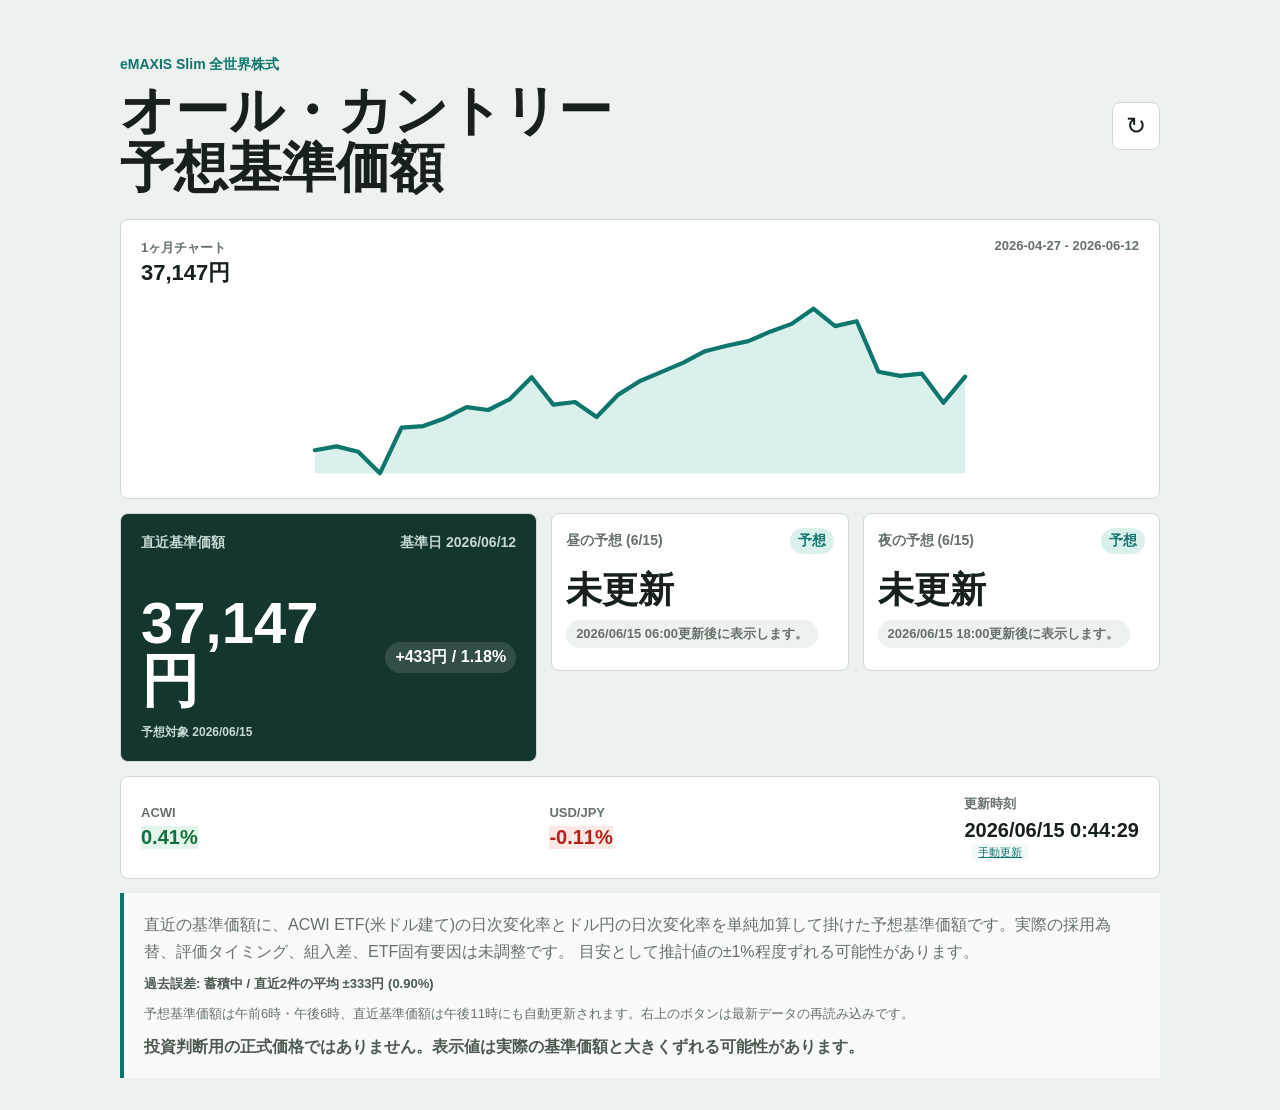
==== index.html @ 761ed269 "Track forecast accuracy history" ====
<!doctype html>
<html lang="ja">
  <head>
    <meta charset="utf-8" />
    <meta name="viewport" content="width=device-width, initial-scale=1" />
    <meta name="theme-color" content="#0f766e" />
    <title>eMAXIS Slim オルカン 予想基準価額</title>
    <link rel="icon" href="icon.svg" type="image/svg+xml" />
    <link rel="apple-touch-icon" href="icon.svg" />
    <link rel="manifest" href="site.webmanifest" />
    <link rel="stylesheet" href="styles.css?v=20260615-target-date" />
  </head>
  <body>
    <main class="shell">
      <section class="summary">
        <div>
          <p class="eyebrow">eMAXIS Slim 全世界株式</p>
          <h1>オール・カントリー<br>予想基準価額</h1>
        </div>
        <button
          id="refresh"
          class="icon-button"
          type="button"
          aria-label="最新データを再読み込み"
          title="最新データを再読み込み"
        >
          <span aria-hidden="true">↻</span>
        </button>
      </section>

      <section class="chart-panel" aria-label="1ヶ月チャート">
        <div class="chart-head">
          <div>
            <span>1ヶ月チャート</span>
            <strong id="chart-latest">--</strong>
          </div>
          <span id="chart-range">--</span>
        </div>
        <svg class="chart" viewBox="0 0 640 180" role="img" aria-label="直近1ヶ月の基準価額チャート">
          <path id="chart-area" class="chart-area" d=""></path>
          <path id="chart-line" class="chart-line" d=""></path>
        </svg>
      </section>

      <section class="grid">
        <article class="panel main-panel">
          <div class="panel-head">
            <span>直近基準価額</span>
            <span id="nav-date">--</span>
          </div>
          <div class="nav-row">
            <strong id="latest-nav">--</strong>
            <span id="actual-change" class="change">--</span>
          </div>
          <span id="forecast-target-date" class="target-date">予想対象 --</span>
        </article>

        <article class="panel forecast" data-slot="06:00">
          <div class="panel-head">
            <span id="forecast-6-label">昼の予想 (6:00〜18:00)</span>
            <span class="badge">予想</span>
          </div>
          <strong id="forecast-6">--</strong>
          <span id="change-6" class="change">--</span>
          <span id="time-6" class="forecast-time">--</span>
        </article>

        <article class="panel forecast" data-slot="18:00">
          <div class="panel-head">
            <span id="forecast-18-label">夜の予想 (18:00〜23:00)</span>
            <span class="badge">予想</span>
          </div>
          <strong id="forecast-18">--</strong>
          <span id="change-18" class="change">--</span>
          <span id="time-18" class="forecast-time">--</span>
        </article>
      </section>

      <section class="market-strip" aria-label="推計材料">
        <div>
          <span>ACWI</span>
          <strong id="acwi-return">--</strong>
        </div>
        <div>
          <span>USD/JPY</span>
          <strong id="fx-return">--</strong>
        </div>
        <div>
          <span>更新時刻</span>
          <strong id="as-of">--</strong>
          <a
            id="trigger-workflow"
            class="trigger-button"
            href="https://github.com/yuli1y/emaxis-slim-forecast/actions/workflows/update-snapshot.yml"
            target="_blank"
            rel="noopener"
          >手動更新</a>
        </div>
      </section>

      <section class="note">
        <p id="method">データ取得中です。</p>
        <p id="accuracy-summary" class="accuracy-summary">過去誤差を蓄積中です。</p>
        <p class="schedule">予想基準価額は午前6時・午後6時、直近基準価額は午後11時にも自動更新されます。右上のボタンは最新データの再読み込みです。</p>
        <p class="risk">投資判断用の正式価格ではありません。表示値は実際の基準価額と大きくずれる可能性があります。</p>
      </section>

      <p id="error" class="error" hidden></p>
    </main>

    <script src="app.js?v=20260615-accuracy-history"></script>
  </body>
</html>
---- styles.css ----
:root {
  color-scheme: light;
  --bg: #eef2ef;
  --ink: #17201b;
  --muted: #65716a;
  --line: #cfd8d2;
  --panel: #ffffff;
  --accent: #0f766e;
  --accent-soft: #d9f0ec;
  --loss: #b42318;
  --gain: #12703d;
  font-family: -apple-system, BlinkMacSystemFont, "Segoe UI", sans-serif;
}

* {
  box-sizing: border-box;
}

body {
  margin: 0;
  min-height: 100vh;
  background: var(--bg);
  color: var(--ink);
}

.shell {
  width: min(1040px, calc(100vw - 32px));
  margin: 0 auto;
  padding: 32px 0;
}

.summary {
  display: flex;
  align-items: center;
  justify-content: space-between;
  gap: 16px;
  padding: 24px 0;
}

.eyebrow {
  margin: 0 0 8px;
  color: var(--accent);
  font-size: 14px;
  font-weight: 700;
}

h1 {
  margin: 0;
  font-size: clamp(28px, 5vw, 54px);
  line-height: 1.05;
  letter-spacing: 0;
}

.icon-button {
  width: 48px;
  height: 48px;
  border: 1px solid var(--line);
  border-radius: 8px;
  background: var(--panel);
  color: var(--ink);
  font-size: 24px;
  cursor: pointer;
}

.chart-panel {
  margin-bottom: 14px;
  padding: 18px 20px 12px;
  border: 1px solid var(--line);
  border-radius: 8px;
  background: var(--panel);
}

.chart-head {
  display: flex;
  align-items: flex-start;
  justify-content: space-between;
  gap: 12px;
}

.chart-head span {
  color: var(--muted);
  font-size: 13px;
  font-weight: 700;
}

.chart-head strong {
  display: block;
  margin-top: 4px;
  font-size: 22px;
  line-height: 1.1;
}

.chart {
  display: block;
  width: 100%;
  height: 190px;
  margin-top: 10px;
  overflow: visible;
}

.chart-area {
  fill: var(--accent-soft);
}

.chart-line {
  fill: none;
  stroke: var(--accent);
  stroke-linecap: round;
  stroke-linejoin: round;
  stroke-width: 4;
}

.grid {
  display: grid;
  align-items: start;
  grid-template-columns: 1.15fr 0.82fr 0.82fr;
  gap: 14px;
}

.panel {
  min-height: 188px;
  padding: 20px;
  border: 1px solid var(--line);
  border-radius: 8px;
  background: var(--panel);
}

.main-panel {
  background: #15352f;
  color: #fff;
}

.panel-head,
.nav-row,
.market-strip {
  display: flex;
  align-items: center;
  justify-content: space-between;
  gap: 12px;
}

.panel-head {
  color: var(--muted);
  font-size: 14px;
  font-weight: 700;
}

.main-panel .panel-head {
  color: #c5d9d3;
}

.nav-row {
  margin-top: 42px;
}

.panel strong {
  display: block;
  margin-top: 36px;
  font-size: clamp(34px, 7vw, 58px);
  line-height: 1;
  letter-spacing: 0;
}

.main-panel strong {
  margin: 0;
}

.change {
  display: inline-flex;
  align-items: center;
  min-height: 30px;
  margin-top: 12px;
  padding: 5px 10px;
  border-radius: 999px;
  background: #eef2ef;
  color: var(--muted);
  font-weight: 800;
  white-space: nowrap;
}

.main-panel .change {
  background: rgba(255, 255, 255, 0.12);
  color: #fff;
}

.target-date {
  display: block;
  margin-top: 14px;
  color: #c5d9d3;
  font-size: 12px;
  font-weight: 700;
}

.gain {
  color: var(--gain);
  background: #e4f5eb;
}

.loss {
  color: var(--loss);
  background: #fde8e5;
}

.badge {
  padding: 4px 8px;
  border-radius: 999px;
  background: var(--accent-soft);
  color: var(--accent);
}

.forecast.active {
  border-color: var(--accent);
  box-shadow: inset 0 0 0 2px var(--accent);
}

.forecast {
  min-height: 128px;
  padding: 14px;
}

.forecast strong {
  margin-top: 18px;
  font-size: clamp(26px, 3.5vw, 36px);
}

.forecast .change {
  min-height: 28px;
  font-size: 13px;
}



.market-strip {
  margin-top: 14px;
  padding: 18px 20px;
  border: 1px solid var(--line);
  border-radius: 8px;
  background: var(--panel);
}

.market-strip div {
  min-width: 0;
}

.market-strip span {
  display: block;
  color: var(--muted);
  font-size: 13px;
  font-weight: 700;
}

.market-strip strong {
  display: block;
  margin-top: 6px;
  font-size: 20px;
}

.note {
  margin-top: 14px;
  padding: 18px 20px;
  border-left: 4px solid var(--accent);
  background: rgba(255, 255, 255, 0.66);
}

.note p {
  margin: 0;
  color: var(--muted);
  line-height: 1.7;
}

.note .risk {
  margin-top: 8px;
  color: #4d5a52;
  font-weight: 700;
}

.note .schedule {
  margin-top: 8px;
  font-size: 13px;
}

.note .accuracy-summary {
  margin-top: 8px;
  color: #4d5a52;
  font-size: 13px;
  font-weight: 700;
}

.error {
  padding: 14px 16px;
  border-radius: 8px;
  background: #fde8e5;
  color: var(--loss);
  font-weight: 700;
}

@media (max-width: 820px) {
  .shell {
    width: min(100vw - 20px, 620px);
    padding: 10px 0;
  }

  .summary {
    align-items: flex-start;
    gap: 10px;
    padding: 10px 0 8px;
  }

  .eyebrow {
    margin-bottom: 4px;
    font-size: 13px;
  }

  h1 {
    font-size: 34px;
    line-height: 1.02;
  }

  .icon-button {
    width: 44px;
    height: 44px;
    font-size: 22px;
  }

  .grid,
  .market-strip {
    grid-template-columns: 1fr;
    display: grid;
    gap: 8px;
  }

  .chart-panel {
    margin-bottom: 8px;
    padding: 12px 14px 8px;
  }

  .chart-head strong {
    font-size: 20px;
  }

  .chart-head span {
    font-size: 12px;
  }

  .chart {
    height: 108px;
    margin-top: 6px;
  }

  .panel {
    min-height: 126px;
    padding: 14px;
  }

  .panel-head {
    font-size: 13px;
  }

  .panel strong {
    margin-top: 20px;
    font-size: 38px;
  }

  .main-panel strong {
    margin: 0;
  }

  .forecast {
    min-height: 104px;
    padding: 12px 14px;
  }

  .forecast strong {
    margin-top: 14px;
    font-size: 34px;
  }

  .forecast .change {
    min-height: 26px;
    margin-top: 8px;
    padding: 4px 10px;
  }

  .target-date {
    margin-top: 10px;
    font-size: 11px;
  }

  .nav-row {
    align-items: flex-start;
    flex-direction: column;
    gap: 8px;
    margin-top: 22px;
  }

  .change {
    min-height: 28px;
    margin-top: 8px;
    padding: 4px 10px;
  }
}

.trigger-button {
  border: none;
  color: #0f766e;
  text-decoration: underline;
  cursor: pointer;
  font-size: 11px;
  padding: 2px 6px;
  margin-left: 8px;
  border-radius: 4px;
  background-color: rgba(15, 118, 110, 0.05);
  transition: background-color 0.2s ease;
}
.trigger-button:hover {
  background-color: rgba(15, 118, 110, 0.15);
}

.forecast-time {
  display: block;
  margin-top: 8px;
  color: var(--muted);
  font-size: 11px;
  font-weight: 700;
}
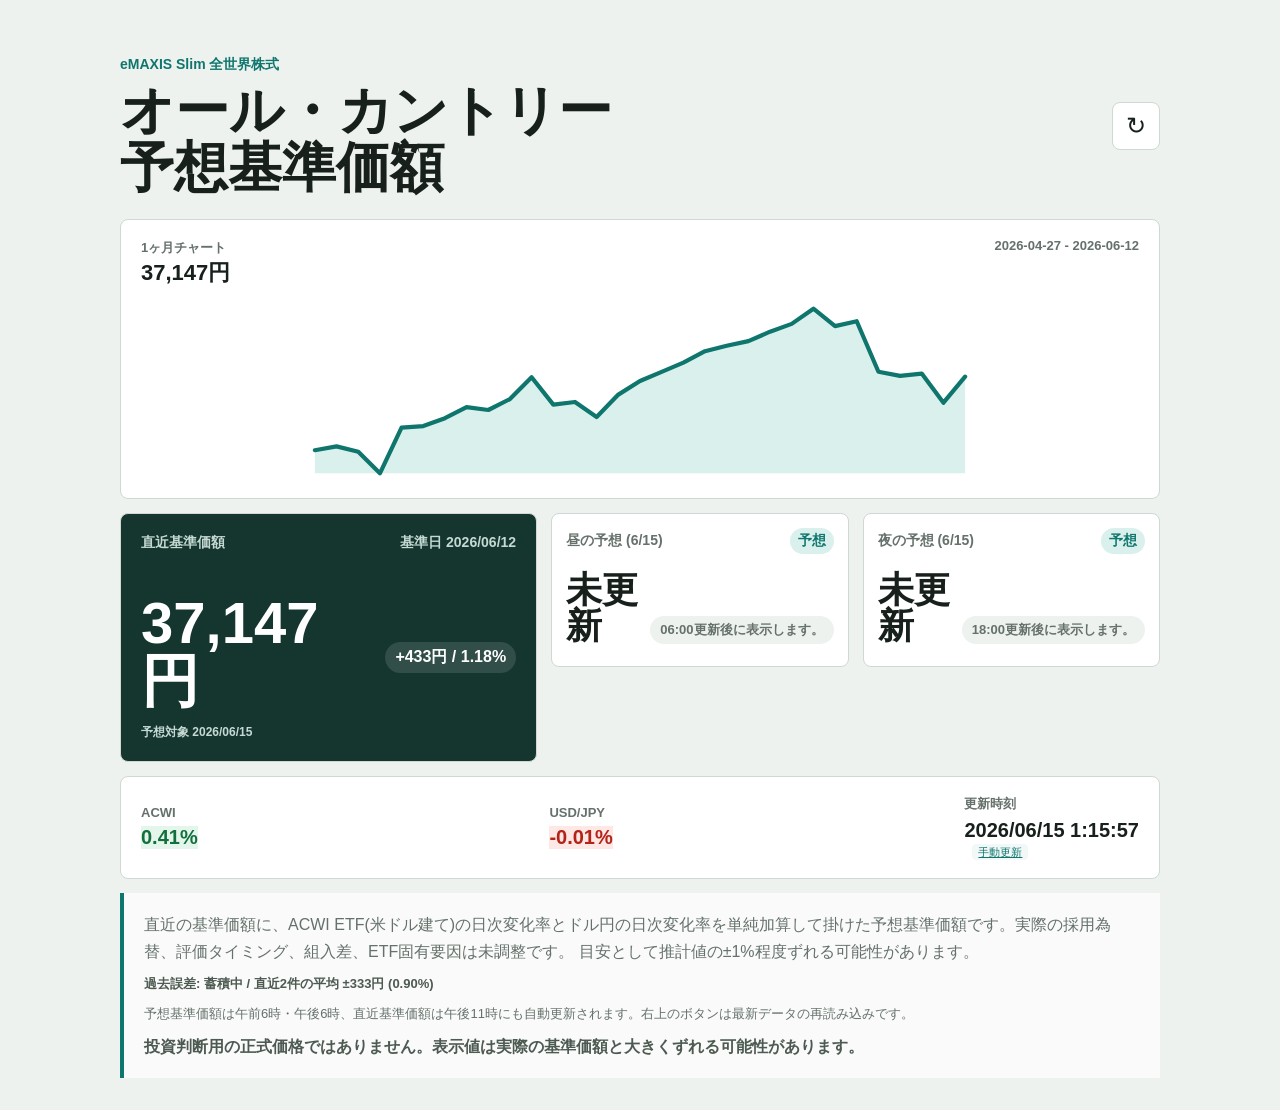
==== commit ecbdd434: "Equalize mobile forecast card heights" ====
--- a/index.html
+++ b/index.html
@@ -8,7 +8,7 @@
     <link rel="icon" href="icon.svg" type="image/svg+xml" />
     <link rel="apple-touch-icon" href="icon.svg" />
     <link rel="manifest" href="site.webmanifest" />
-    <link rel="stylesheet" href="styles.css?v=20260615-target-date" />
+    <link rel="stylesheet" href="styles.css?v=20260615-equal-forecast" />
   </head>
   <body>
     <main class="shell">
@@ -60,8 +60,10 @@
             <span id="forecast-6-label">昼の予想 (6:00〜18:00)</span>
             <span class="badge">予想</span>
           </div>
-          <strong id="forecast-6">--</strong>
-          <span id="change-6" class="change">--</span>
+          <div class="forecast-value-row">
+            <strong id="forecast-6">--</strong>
+            <span id="change-6" class="change">--</span>
+          </div>
           <span id="time-6" class="forecast-time">--</span>
         </article>
 
@@ -70,8 +72,10 @@
             <span id="forecast-18-label">夜の予想 (18:00〜23:00)</span>
             <span class="badge">予想</span>
           </div>
-          <strong id="forecast-18">--</strong>
-          <span id="change-18" class="change">--</span>
+          <div class="forecast-value-row">
+            <strong id="forecast-18">--</strong>
+            <span id="change-18" class="change">--</span>
+          </div>
           <span id="time-18" class="forecast-time">--</span>
         </article>
       </section>
@@ -108,6 +112,6 @@
       <p id="error" class="error" hidden></p>
     </main>
 
-    <script src="app.js?v=20260615-accuracy-history"></script>
+    <script src="app.js?v=20260615-equal-forecast"></script>
   </body>
 </html>
--- a/styles.css
+++ b/styles.css
@@ -214,17 +214,28 @@
 }
 
 .forecast {
+  display: grid;
+  grid-template-rows: auto 1fr auto;
   min-height: 128px;
   padding: 14px;
 }
 
+.forecast-value-row {
+  display: flex;
+  align-items: flex-end;
+  gap: 12px;
+  min-width: 0;
+  margin-top: 18px;
+}
+
 .forecast strong {
-  margin-top: 18px;
+  margin-top: 0;
   font-size: clamp(26px, 3.5vw, 36px);
 }
 
 .forecast .change {
   min-height: 28px;
+  margin-top: 0;
   font-size: 13px;
 }
 
@@ -296,69 +307,69 @@
 
 @media (max-width: 820px) {
   .shell {
-    width: min(100vw - 20px, 620px);
-    padding: 10px 0;
+    width: min(100vw - 16px, 620px);
+    padding: 6px 0;
   }
 
   .summary {
     align-items: flex-start;
-    gap: 10px;
-    padding: 10px 0 8px;
+    gap: 8px;
+    padding: 6px 0;
   }
 
   .eyebrow {
-    margin-bottom: 4px;
-    font-size: 13px;
+    margin-bottom: 3px;
+    font-size: 12px;
   }
 
   h1 {
-    font-size: 34px;
+    font-size: 30px;
     line-height: 1.02;
   }
 
   .icon-button {
-    width: 44px;
-    height: 44px;
-    font-size: 22px;
+    width: 40px;
+    height: 40px;
+    font-size: 20px;
   }
 
   .grid,
   .market-strip {
     grid-template-columns: 1fr;
     display: grid;
-    gap: 8px;
+    gap: 6px;
   }
 
   .chart-panel {
-    margin-bottom: 8px;
-    padding: 12px 14px 8px;
+    margin-bottom: 6px;
+    padding: 9px 12px 6px;
   }
 
   .chart-head strong {
-    font-size: 20px;
+    font-size: 18px;
   }
 
   .chart-head span {
+    font-size: 11px;
+  }
+
+  .chart {
+    height: 82px;
+    margin-top: 4px;
+  }
+
+  .panel {
+    min-height: 104px;
+    padding: 11px 12px;
+  }
+
+  .panel-head {
     font-size: 12px;
   }
 
-  .chart {
-    height: 108px;
-    margin-top: 6px;
-  }
-
-  .panel {
-    min-height: 126px;
-    padding: 14px;
-  }
-
-  .panel-head {
-    font-size: 13px;
-  }
-
   .panel strong {
-    margin-top: 20px;
-    font-size: 38px;
+    margin-top: 14px;
+    font-size: 34px;
   }
 
   .main-panel strong {
@@ -366,37 +377,54 @@
   }
 
   .forecast {
-    min-height: 104px;
-    padding: 12px 14px;
+    height: 112px;
+    min-height: 112px;
+    padding: 10px 12px;
+  }
+
+  .forecast-value-row {
+    align-items: center;
+    gap: 10px;
+    margin-top: 8px;
   }
 
   .forecast strong {
-    margin-top: 14px;
-    font-size: 34px;
+    display: block;
+    flex: 0 0 auto;
+    font-size: 30px;
   }
 
   .forecast .change {
-    min-height: 26px;
-    margin-top: 8px;
-    padding: 4px 10px;
+    flex: 0 1 auto;
+    min-height: 24px;
+    margin-top: 0;
+    padding: 3px 8px;
+    font-size: 12px;
+    white-space: nowrap;
   }
 
   .target-date {
-    margin-top: 10px;
+    margin-top: 7px;
     font-size: 11px;
   }
 
   .nav-row {
     align-items: flex-start;
     flex-direction: column;
-    gap: 8px;
-    margin-top: 22px;
+    gap: 6px;
+    margin-top: 14px;
   }
 
   .change {
-    min-height: 28px;
-    margin-top: 8px;
-    padding: 4px 10px;
+    min-height: 24px;
+    margin-top: 6px;
+    padding: 3px 8px;
+    font-size: 12px;
+  }
+
+  .forecast-time {
+    margin-top: 4px;
+    font-size: 10px;
   }
 }
 
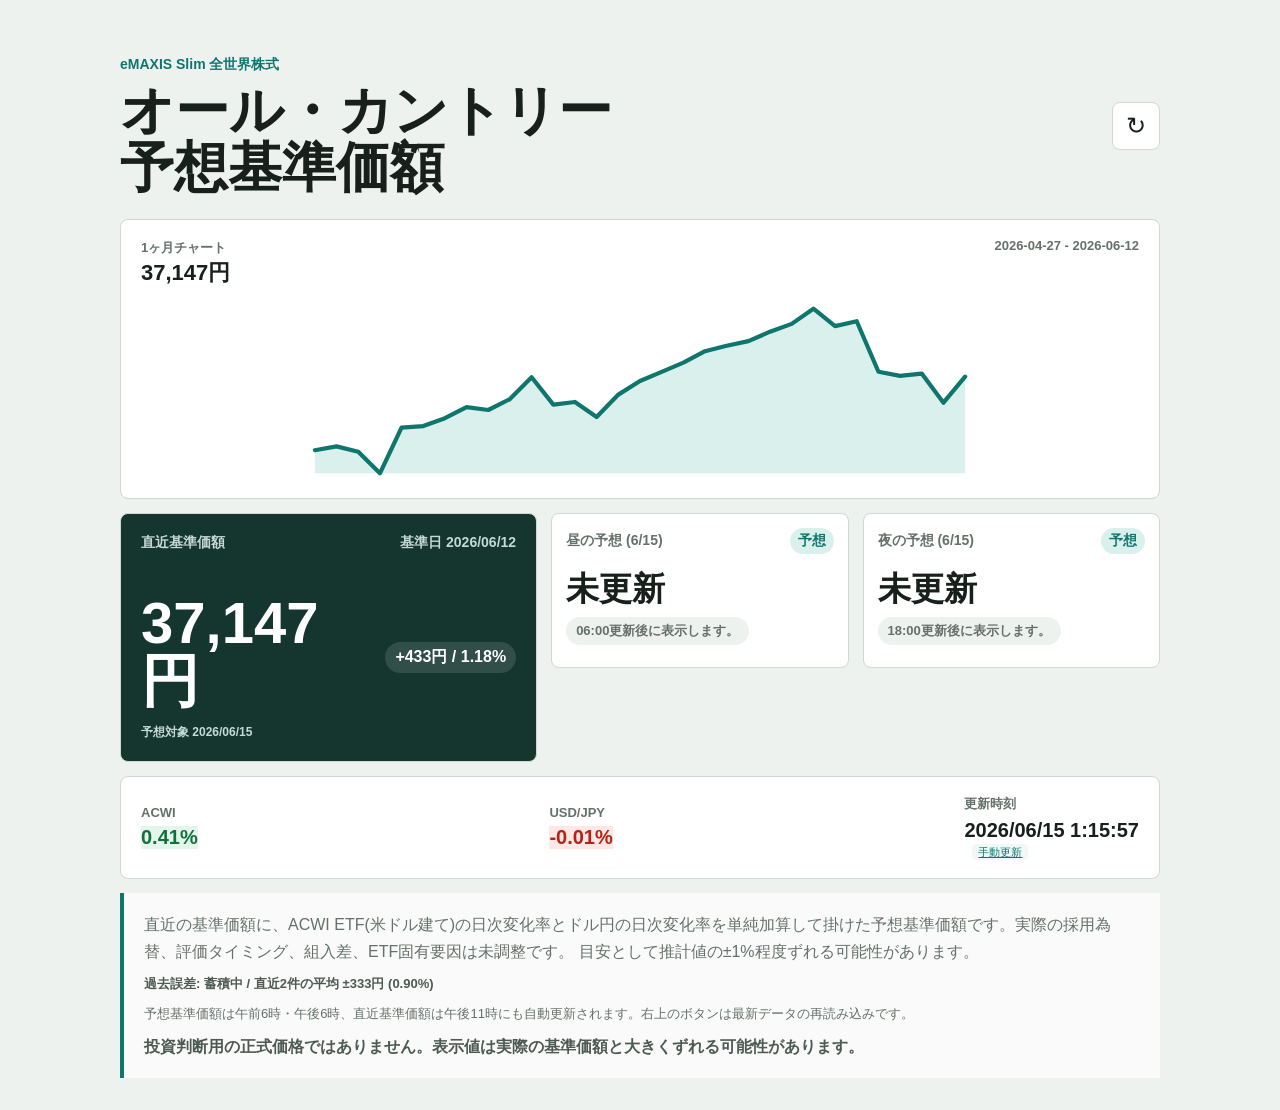
==== commit ad5d4468: "Fix desktop forecast text wrapping" ====
--- a/index.html
+++ b/index.html
@@ -8,7 +8,7 @@
     <link rel="icon" href="icon.svg" type="image/svg+xml" />
     <link rel="apple-touch-icon" href="icon.svg" />
     <link rel="manifest" href="site.webmanifest" />
-    <link rel="stylesheet" href="styles.css?v=20260615-equal-forecast" />
+    <link rel="stylesheet" href="styles.css?v=20260615-desktop-forecast" />
   </head>
   <body>
     <main class="shell">
--- a/styles.css
+++ b/styles.css
@@ -221,21 +221,24 @@
 }
 
 .forecast-value-row {
-  display: flex;
-  align-items: flex-end;
-  gap: 12px;
+  display: block;
   min-width: 0;
   margin-top: 18px;
 }
 
 .forecast strong {
+  display: block;
   margin-top: 0;
-  font-size: clamp(26px, 3.5vw, 36px);
+  font-size: clamp(24px, 2.6vw, 34px);
+  line-height: 1.05;
+  overflow-wrap: normal;
+  word-break: keep-all;
+  white-space: nowrap;
 }
 
 .forecast .change {
   min-height: 28px;
-  margin-top: 0;
+  margin-top: 10px;
   font-size: 13px;
 }
 
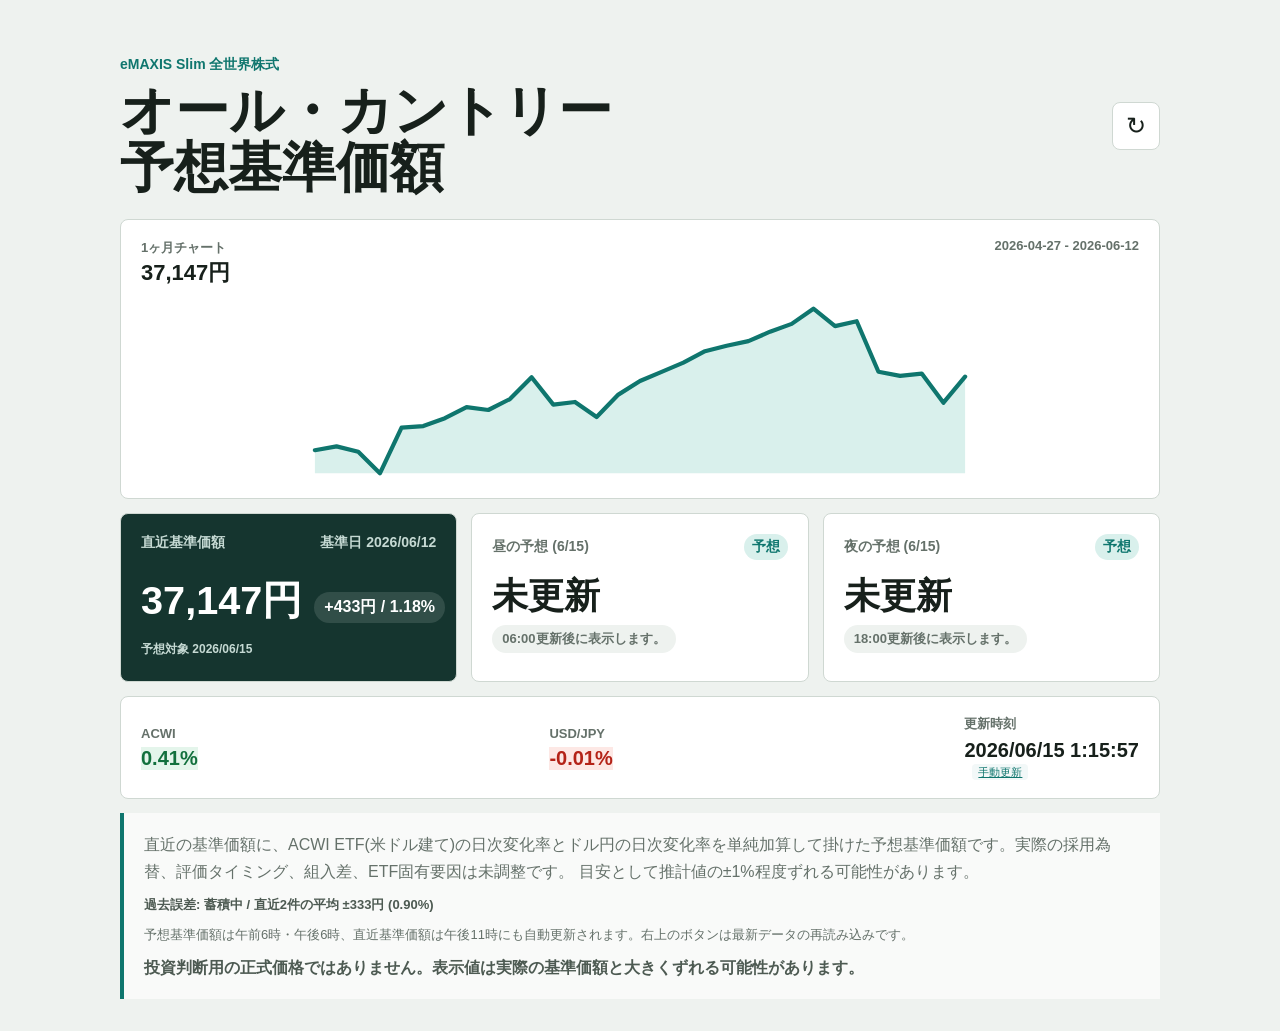
==== commit 1307f249: "Equalize desktop forecast cards" ====
--- a/index.html
+++ b/index.html
@@ -8,7 +8,7 @@
     <link rel="icon" href="icon.svg" type="image/svg+xml" />
     <link rel="apple-touch-icon" href="icon.svg" />
     <link rel="manifest" href="site.webmanifest" />
-    <link rel="stylesheet" href="styles.css?v=20260615-desktop-forecast" />
+    <link rel="stylesheet" href="styles.css?v=20260615-equal-desktop-cards" />
   </head>
   <body>
     <main class="shell">
--- a/styles.css
+++ b/styles.css
@@ -112,13 +112,13 @@
 
 .grid {
   display: grid;
-  align-items: start;
-  grid-template-columns: 1.15fr 0.82fr 0.82fr;
+  align-items: stretch;
+  grid-template-columns: repeat(3, minmax(0, 1fr));
   gap: 14px;
 }
 
 .panel {
-  min-height: 188px;
+  min-height: 164px;
   padding: 20px;
   border: 1px solid var(--line);
   border-radius: 8px;
@@ -150,7 +150,7 @@
 }
 
 .nav-row {
-  margin-top: 42px;
+  margin-top: 28px;
 }
 
 .panel strong {
@@ -163,6 +163,11 @@
 
 .main-panel strong {
   margin: 0;
+  font-size: clamp(34px, 3.1vw, 48px);
+  line-height: 1.05;
+  overflow-wrap: normal;
+  word-break: keep-all;
+  white-space: nowrap;
 }
 
 .change {
@@ -185,7 +190,7 @@
 
 .target-date {
   display: block;
-  margin-top: 14px;
+  margin-top: 18px;
   color: #c5d9d3;
   font-size: 12px;
   font-weight: 700;
@@ -216,8 +221,8 @@
 .forecast {
   display: grid;
   grid-template-rows: auto 1fr auto;
-  min-height: 128px;
-  padding: 14px;
+  min-height: 164px;
+  padding: 20px;
 }
 
 .forecast-value-row {
@@ -229,7 +234,7 @@
 .forecast strong {
   display: block;
   margin-top: 0;
-  font-size: clamp(24px, 2.6vw, 34px);
+  font-size: clamp(28px, 2.8vw, 40px);
   line-height: 1.05;
   overflow-wrap: normal;
   word-break: keep-all;
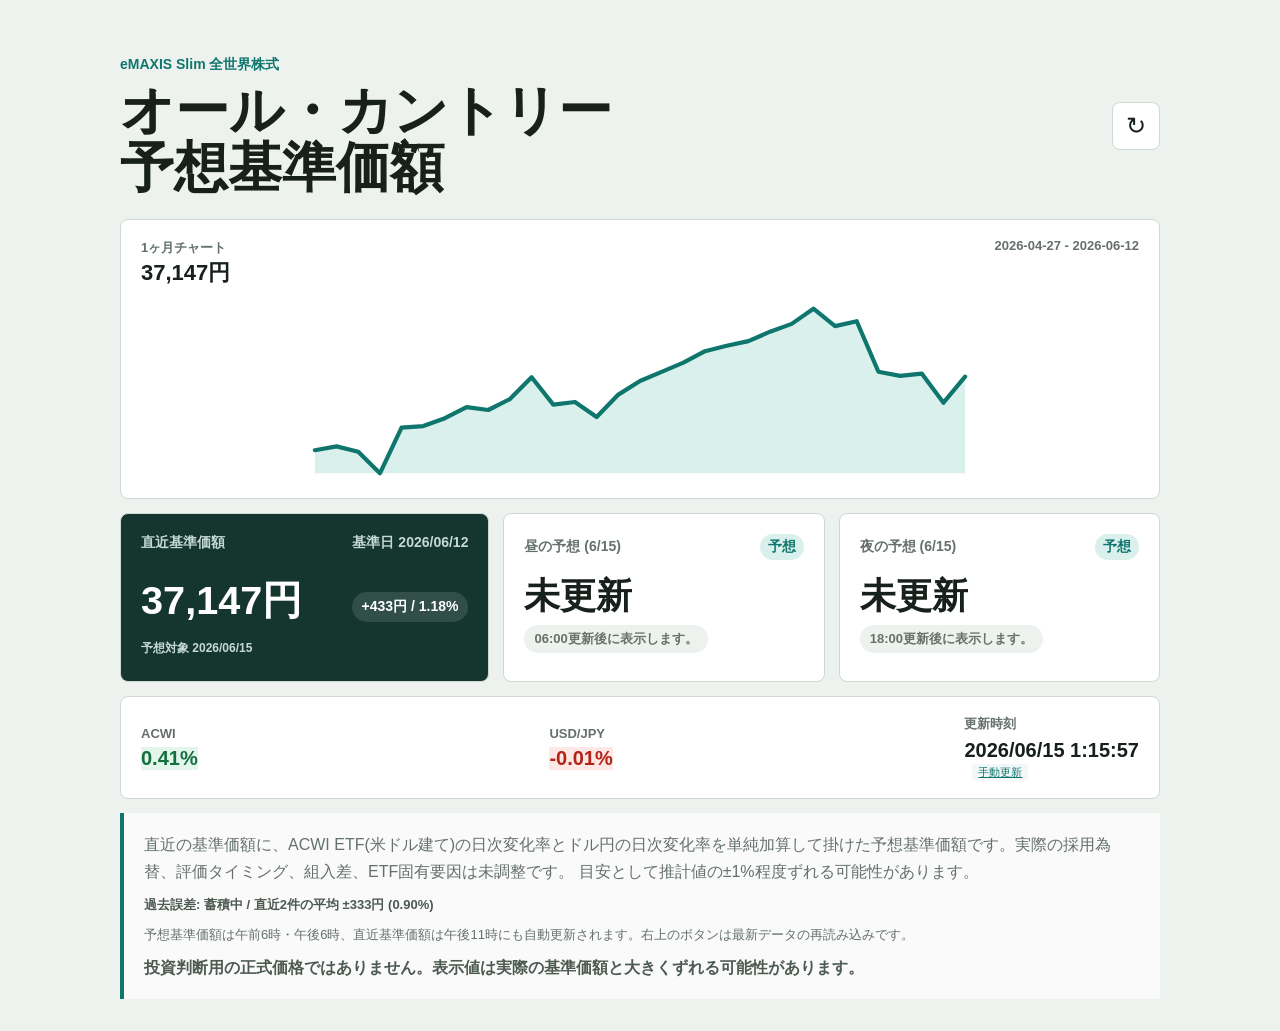
==== commit 5d61cf9b: "Balance desktop card widths" ====
--- a/index.html
+++ b/index.html
@@ -8,7 +8,7 @@
     <link rel="icon" href="icon.svg" type="image/svg+xml" />
     <link rel="apple-touch-icon" href="icon.svg" />
     <link rel="manifest" href="site.webmanifest" />
-    <link rel="stylesheet" href="styles.css?v=20260615-equal-desktop-cards" />
+    <link rel="stylesheet" href="styles.css?v=20260615-balanced-desktop-cards" />
   </head>
   <body>
     <main class="shell">
--- a/styles.css
+++ b/styles.css
@@ -113,7 +113,7 @@
 .grid {
   display: grid;
   align-items: stretch;
-  grid-template-columns: repeat(3, minmax(0, 1fr));
+  grid-template-columns: minmax(0, 1.15fr) repeat(2, minmax(0, 1fr));
   gap: 14px;
 }
 
@@ -186,6 +186,8 @@
 .main-panel .change {
   background: rgba(255, 255, 255, 0.12);
   color: #fff;
+  flex: 0 1 auto;
+  font-size: 14px;
 }
 
 .target-date {
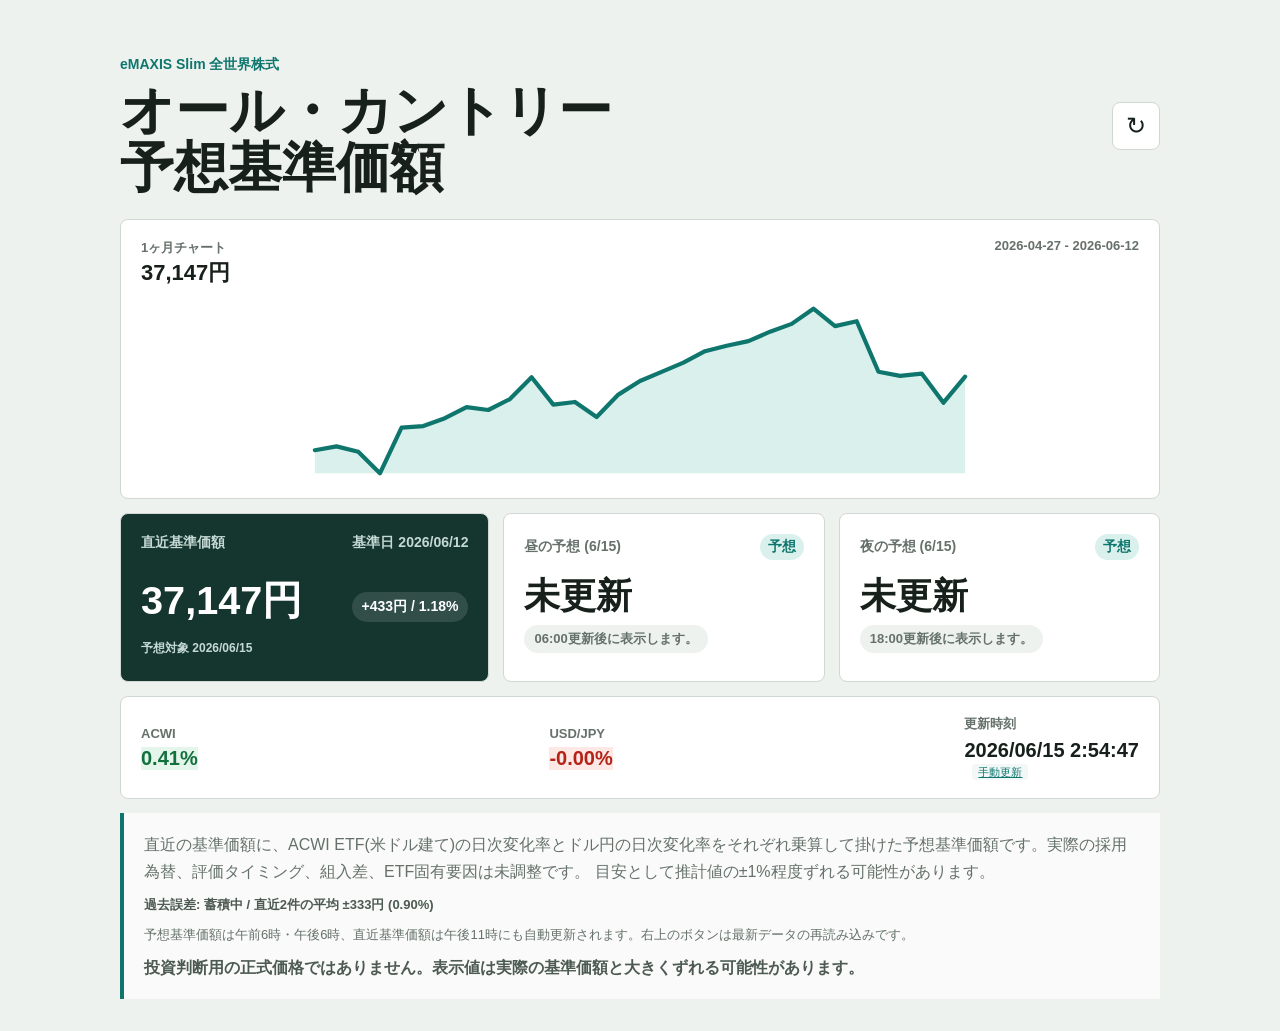
==== commit 3f19b0a0: "Fix CSS cache invalidation and flex min-width - Bump CSS version string to ?v=20260615-mobile-card-f" ====
--- a/index.html
+++ b/index.html
@@ -8,7 +8,7 @@
     <link rel="icon" href="icon.svg" type="image/svg+xml" />
     <link rel="apple-touch-icon" href="icon.svg" />
     <link rel="manifest" href="site.webmanifest" />
-    <link rel="stylesheet" href="styles.css?v=20260615-balanced-desktop-cards" />
+    <link rel="stylesheet" href="styles.css?v=20260615-mobile-card-fix" />
   </head>
   <body>
     <main class="shell">
--- a/styles.css
+++ b/styles.css
@@ -393,8 +393,11 @@
   }
 
   .forecast-value-row {
-    align-items: center;
-    gap: 10px;
+    display: flex;
+    align-items: baseline;
+    flex-wrap: wrap;
+    gap: 6px 10px;
+    min-width: 0;
     margin-top: 8px;
   }
 
@@ -405,12 +408,12 @@
   }
 
   .forecast .change {
-    flex: 0 1 auto;
+    flex: 1 1 auto;
     min-height: 24px;
     margin-top: 0;
     padding: 3px 8px;
     font-size: 12px;
-    white-space: nowrap;
+    white-space: normal;
   }
 
   .target-date {
